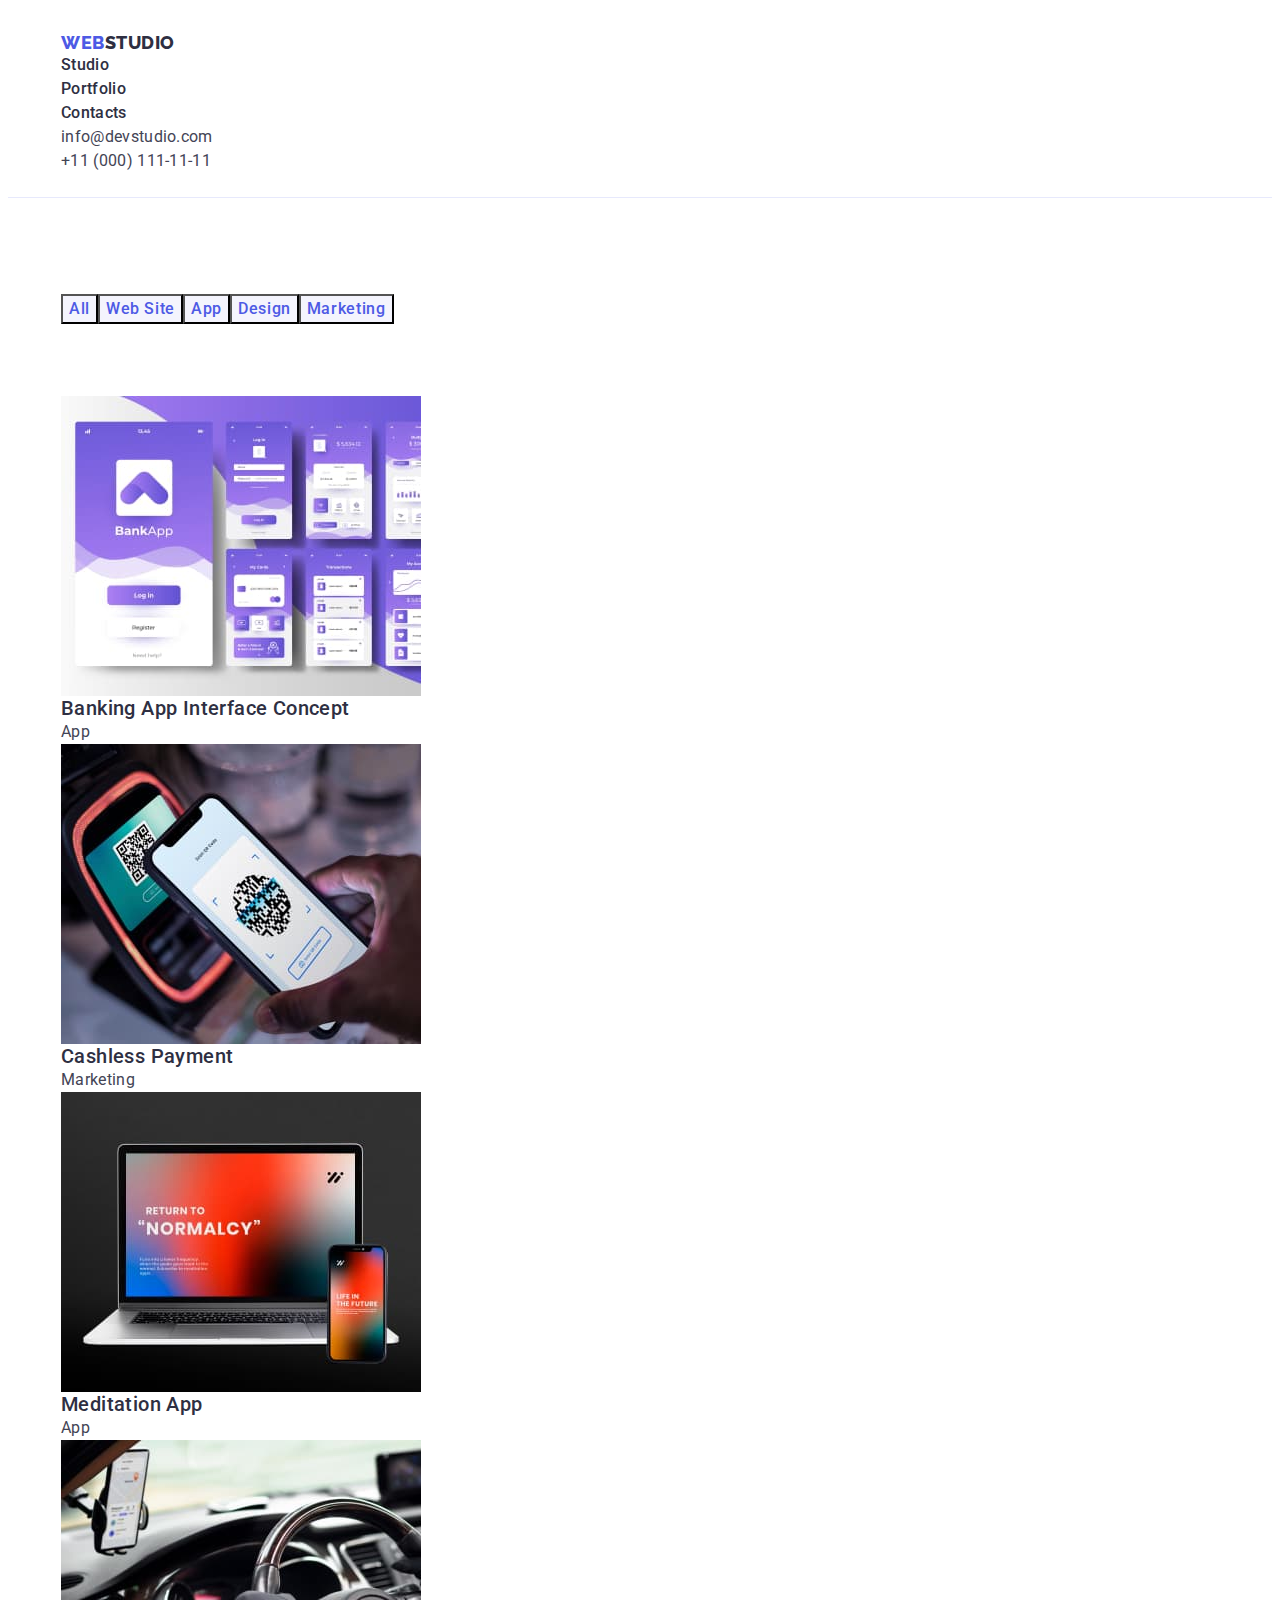
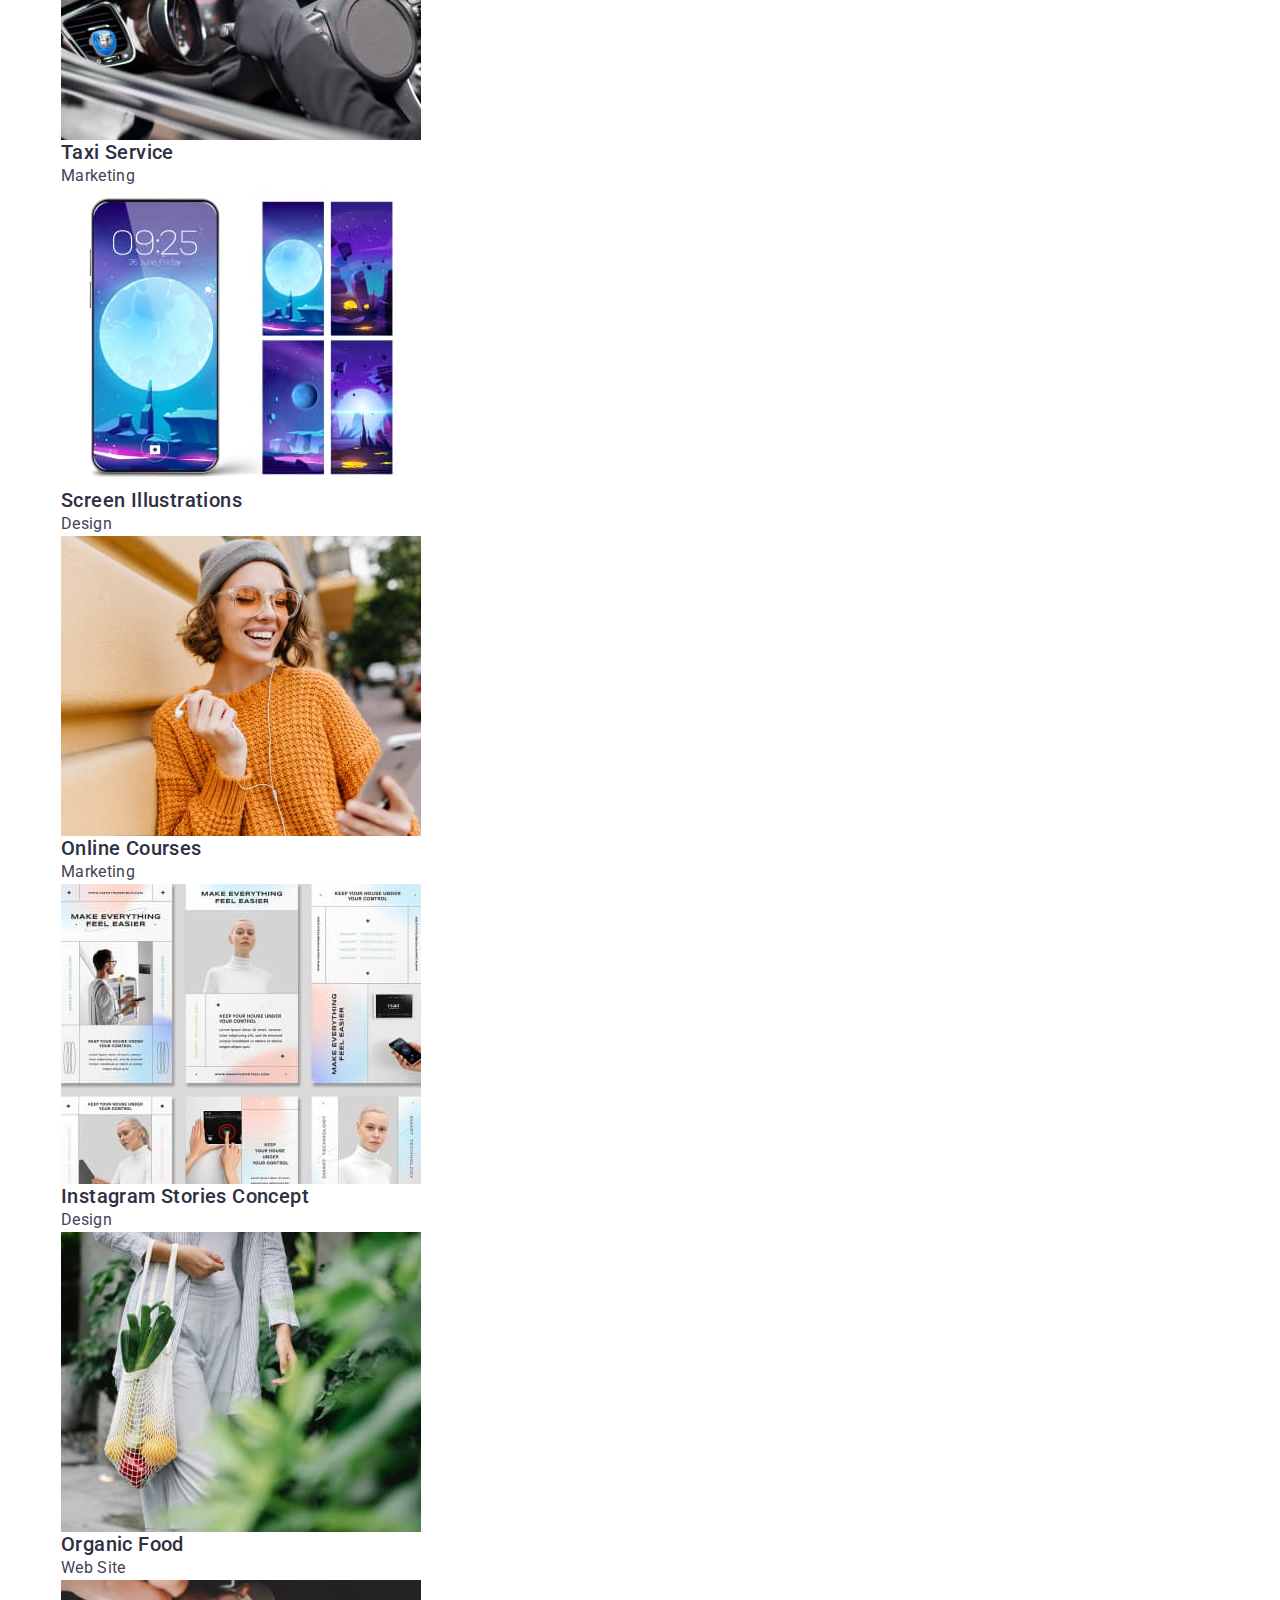
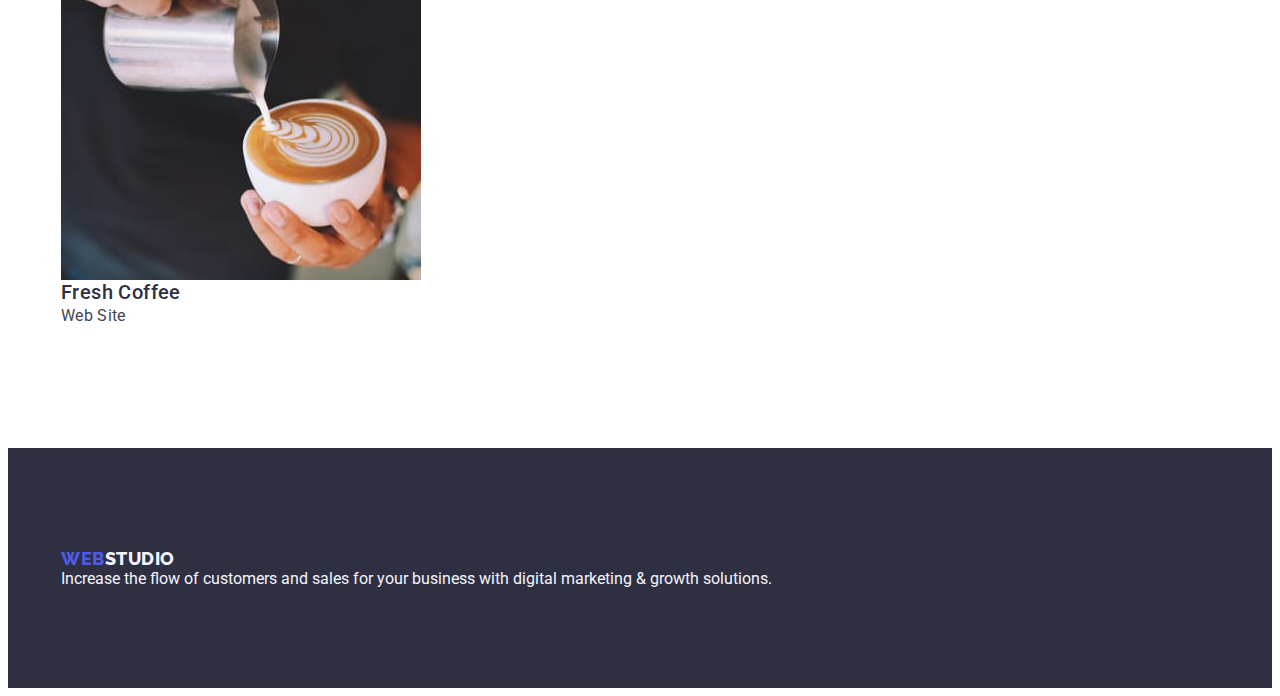
==== portfolio.html @ 3d327bed "7676" ====
<!DOCTYPE html>
<html lang="en">
  <head>
    <meta charset="UTF-8" />
    <meta http-equiv="X-UA-Compatible" content="IE=edge" />
    <meta name="viewport" content="width=device-width, initial-scale=1.0" />
    <title>Portfolio</title>
    <link rel="preconnect" href="https://fonts.googleapis.com" />
    <link rel="preconnect" href="https://fonts.gstatic.com" crossorigin />
    <link
      href="https://fonts.googleapis.com/css2?family=Raleway:wght@800&family=Roboto:wght@400;500;700;900&display=swap"
      rel="stylesheet"
    />
    <link
      rel="stylesheet"
      href="https://cdnjs.cloudflare.com/ajax/libs/modern-normalize/1.1.0/modern-normalize.min.css"
      integrity="sha512-wpPYUAdjBVSE4KJnH1VR1HeZfpl1ub8YT/NKx4PuQ5NmX2tKuGu6U/JRp5y+Y8XG2tV+wKQpNHVUX03MfMFn9Q=="
      crossorigin="anonymous"
      referrerpolicy="no-referrer"
    />
    <link rel="stylesheet" href="./css/styles.css" />
  </head>
  <body>
    <!-- Header -->
    <header class="header-padding">
      <!-- CONTAINER -->
      <div class="container">
        <!-- Menu -->
        <nav>
          <a class="link header-logo-web" href="./index.html"
            >Web<span class="header-logo-studio">Studio</span></a
          >
          <ul class="items list">
            <li>
              <a class="link header-menu" href="./index.html">Studio</a>
            </li>
            <li>
              <a class="link header-menu" href="./portfolio.html">Portfolio</a>
            </li>
            <li>
              <a class="link header-menu" href="">Contacts</a>
            </li>
          </ul>
        </nav>
        <!-- MAILTO and TEL -->
        <address class="header-address">
          <ul class="items list">
            <li>
              <a class="link mailto-tel" href="mailto:info@devstudio.com"
                >info@devstudio.com</a
              >
            </li>
            <li>
              <a class="link mailto-tel" href="tel:++110001111111"
                >+11 (000) 111-11-11</a
              >
            </li>
          </ul>
        </address>
      </div>
    </header>
    <!-- MAIN PORTFOLIO -->
    <main>
      <section>
        <!-- CONTAINER -->
        <div class="container">
          <!-- TITLE -->
          <h1 hidden>PORTFOLOI</h1>
          <!-- BUTTON -->
          <ul class="items list button-pading flex-one">
            <li>
              <button class="btn-portfolio" type="button">All</button>
            </li>
            <li>
              <button class="btn-portfolio" type="button">Web Site</button>
            </li>
            <li>
              <button class="btn-portfolio" type="button">App</button>
            </li>
            <li>
              <button class="btn-portfolio" type="button">Design</button>
            </li>
            <li>
              <button class="btn-portfolio" type="button">Marketing</button>
            </li>
          </ul>
          <!-- LIST -->
          <ul class="items list list-padding">
            <li>
              <a class="link" href="">
                <img
                  src="./images/portfolio/img-8.jpg"
                  alt="img"
                  width="360"
                  height="300"
                />
                <h2 class="section-title">Banking App Interface Concept</h2>
                <p class="section-text">App</p>
              </a>
            </li>
            <li>
              <a class="link" href=""
                ><img
                  src="./images/portfolio/img-7.jpg"
                  alt="img"
                  width="360"
                  height="300"
                />
                <h2 class="section-title">Cashless Payment</h2>
                <p class="section-text">Marketing</p>
              </a>
            </li>
            <li>
              <a class="link" href=""
                ><img
                  src="./images/portfolio/img-6.jpg"
                  alt="img"
                  width="360"
                  height="300"
                />
                <h2 class="section-title">Meditation App</h2>
                <p class="section-text">App</p>
              </a>
            </li>
            <li>
              <a class="link" href=""
                ><img
                  src="./images/portfolio/img-5.jpg"
                  alt="img"
                  width="360"
                  height="300"
                />
                <h2 class="section-title">Taxi Service</h2>
                <p class="section-text">Marketing</p>
              </a>
            </li>
            <li>
              <a class="link" href=""
                ><img
                  src="./images/portfolio/img-4.jpg"
                  alt="img"
                  width="360"
                  height="300"
                />
                <h2 class="section-title">Screen Illustrations</h2>
                <p class="section-text">Design</p>
              </a>
            </li>
            <li>
              <a class="link" href=""
                ><img
                  src="./images/portfolio/img-3.jpg"
                  alt="img"
                  width="360"
                  height="300"
                />
                <h2 class="section-title">Online Courses</h2>
                <p class="section-text">Marketing</p>
              </a>
            </li>
            <li>
              <a class="link" href=""
                ><img
                  src="./images/portfolio/img-2.jpg"
                  alt="img"
                  width="360"
                  height="300"
                />
                <h2 class="section-title">Instagram Stories Concept</h2>
                <p class="section-text">Design</p>
              </a>
            </li>
            <li>
              <a class="link" href=""
                ><img
                  src="./images/portfolio/img-1.jpg"
                  alt="img"
                  width="360"
                  height="300"
                />
                <h2 class="section-title">Organic Food</h2>
                <p class="section-text">Web Site</p>
              </a>
            </li>
            <li>
              <a class="link" href=""
                ><img
                  src="./images/portfolio/img.jpg"
                  alt="img"
                  width="360"
                  height="300"
                />
                <h2 class="section-title">Fresh Coffee</h2>
                <p class="section-text">Web Site</p>
              </a>
            </li>
          </ul>
        </div>
      </section>
    </main>
    <!-- FOOTER -->
    <footer class="footer-background footer">
      <!-- CONTAINER -->
      <div class="container">
        <a class="link footer-logo-web" href="/portfolio.html"
          >Web<span class="footer-logo-studio">Studio</span>
        </a>
        <p class="footer-text">
          Increase the flow of customers and sales for your business with
          digital marketing & growth solutions.
        </p>
      </div>
    </footer>
  </body>
</html>
---- css/styles.css ----
:root {
  --color-body: #434455;
  --logo-web: #4d5ae5;
  --logo-studio: #2e2f42;
  --header-contact-color: #404bbf;
  --brand-color-btn-1: #ffffff;
  --button-footer-text: #f4f4fd;
  --button-color: #e7e9fc;
}

h1,
h2,
h3,
h4,
h5,
h6,
p {
  margin-top: 0;
  margin-bottom: 0;
}

ul,
ol {
  margin-top: 0;
  margin-bottom: 0;
  padding-left: 0;
}

img {
  display: block;
}

button {
  cursor: pointer;
}

address {
  font-style: normal;
}

body {
  font-family: "Roboto", sans-serif;
  background-color: var(--brand-color-btn-1);
  color: var(--color-body);
}

.list {
  list-style: none;
}

.link {
  text-decoration: none;
}

.container {
  width: 1158px;
  padding-left: 15px;
  padding-right: 15px;
  margin: 0 auto;
}

/* HEADER */
.flex-one {
  display: flex;
}
.header-padding {
  padding-top: 24px;
  padding-bottom: 24px;
  border-bottom: 1px solid #e7e9fc;
}

.header-logo-web {
  font-family: "Raleway", sans-serif;
  font-weight: 800;
  font-size: 18px;
  line-height: 1.17;
  letter-spacing: 0.03em;
  text-transform: uppercase;
  color: var(--logo-web);
}

.header-logo-studio {
  font-family: "Raleway", sans-serif;
  font-weight: 800;
  font-size: 18px;
  line-height: 1.17;
  letter-spacing: 0.03em;
  text-transform: uppercase;
  color: var(--logo-studio);
}

.header-menu {
  font-family: "Roboto" sans-serif;
  font-weight: 500;
  font-size: 16px;
  line-height: 1.5;
  letter-spacing: 0.02em;
  color: var(--logo-studio);
}

.header-menu:hover,
.header-menu:focus {
  color: var(--header-contact-color);
}

.header-address {
  font-style: normal;
}

.mailto-tel {
  font-family: "Roboto" sans-serif;
  font-style: normal;
  font-weight: 400;
  font-size: 16px;
  line-height: 1.5;
  letter-spacing: 0.02em;
  color: var(--color-body);
}

.mailto-tel:hover,
.mailto-tel:focus {
  color: var(--header-contact-color);
}

/* SECTION TITLE BUTTON STUDIO */
.title-button {
  background-color: var(--logo-studio);
  padding-top: 188px;
  padding-bottom: 292px;
  margin-bottom: 120px;
}

.main-title {
  font-size: 56px;
  line-height: 1.07;
  text-align: center;
  letter-spacing: 0.02em;
  color: var(--brand-color-btn-1);
  margin-bottom: 48px;
  /* padding-top: 188px;
  padding-bottom: 292px; */
}

.button-order-service {
  font-family: "Roboto", sans-serif;
  font-weight: 500;
  font-size: 16px;
  line-height: 1.5;
  letter-spacing: 0.04em;
  color: var(--brand-color-btn-1);
  background-color: var(--logo-web);
  cursor: pointer;
}

.button-order-service:focus,
.button-order-service:hover {
  background-color: var(--header-contact-color);
}

/* SECTION TWO */
.flex-two {
  display: flex;
}
.section-two-margin {
  margin-bottom: 120px;
}
.section-two-title {
  font-weight: 500;
  font-size: 20px;
  line-height: 1.2;
  letter-spacing: 0.02em;
  color: var(--logo-studio);
}

.section-two-text {
  font-weight: 400;
  font-size: 16px;
  line-height: 1.5;
  letter-spacing: 0.02em;
}

/* SECTION THREE */
.flex-three {
  display: flex;
}
.section-two-three {
  margin-bottom: 120px;
}
.section-three-title {
  font-size: 36px;
  line-height: 1.11;
  text-align: center;
  letter-spacing: 0.02em;
  text-transform: capitalize;
  color: var(--logo-studio);
}

/* SECTION FOUR */
.flex-four {
  display: flex;
}

.section-four-background {
  background-color: var(--button-footer-text);
}

.section-four-title {
  font-size: 36px;
  line-height: 1.11;
  text-align: center;
  letter-spacing: 0.02em;
  text-transform: capitalize;
  color: var(--logo-studio);
}

.img-background {
  padding-top: 232px;
  padding-bottom: 120px;
  background-color: var(--brand-color-btn-1);
}

.section-four-name {
  font-weight: 500;
  font-size: 20px;
  line-height: 1.2;
  letter-spacing: 0.02em;
  color: var(--logo-studio);
}

.section-four-profession {
  line-height: 1.5;
  letter-spacing: 0.02em;
}

/* BUTTON PORTFOLIO*/
.button-pading {
  margin-top: 96px;
  margin-bottom: 72px;
}
.btn-portfolio {
  font-family: "Roboto", sans-serif;
  font-weight: 500;
  font-size: 16px;
  line-height: 1.5;
  letter-spacing: 0.04em;
  color: var(--logo-web);
  background-color: var(--button-footer-text);
  cursor: pointer;
}

.btn-portfolio:focus,
.btn-portfolio:hover {
  color: var(--brand-color-btn-1);
  background-color: var(--header-contact-color);
}

/* LIST */
.list-padding {
  padding-bottom: 120px;
}
.section-title {
  font-weight: 500;
  font-size: 20px;
  line-height: 1.2;
  letter-spacing: 0.02em;
  color: var(--logo-studio);
}

.section-text {
  font-size: 16px;
  line-height: 1.5;
  letter-spacing: 0.02em;
  color: var(--color-body);
}

/* FOOTER */
.footer {
  padding-top: 100px;
  padding-bottom: 100px;
}
.footer-background {
  background-color: var(--logo-studio);
}

.footer-logo-web {
  font-family: "Raleway", sans-serif;
  font-weight: 800;
  font-size: 18px;
  line-height: 1.17;
  letter-spacing: 0.03em;
  text-transform: uppercase;
  color: var(--logo-web);
}

.footer-logo-studio {
  font-family: "Raleway", sans-serif;
  font-weight: 800;
  font-size: 18px;
  line-height: 1.17;
  letter-spacing: 0.03em;
  text-transform: uppercase;
  color: var(--button-footer-text);
}

.footer-text {
  color: var(--button-footer-text);
}
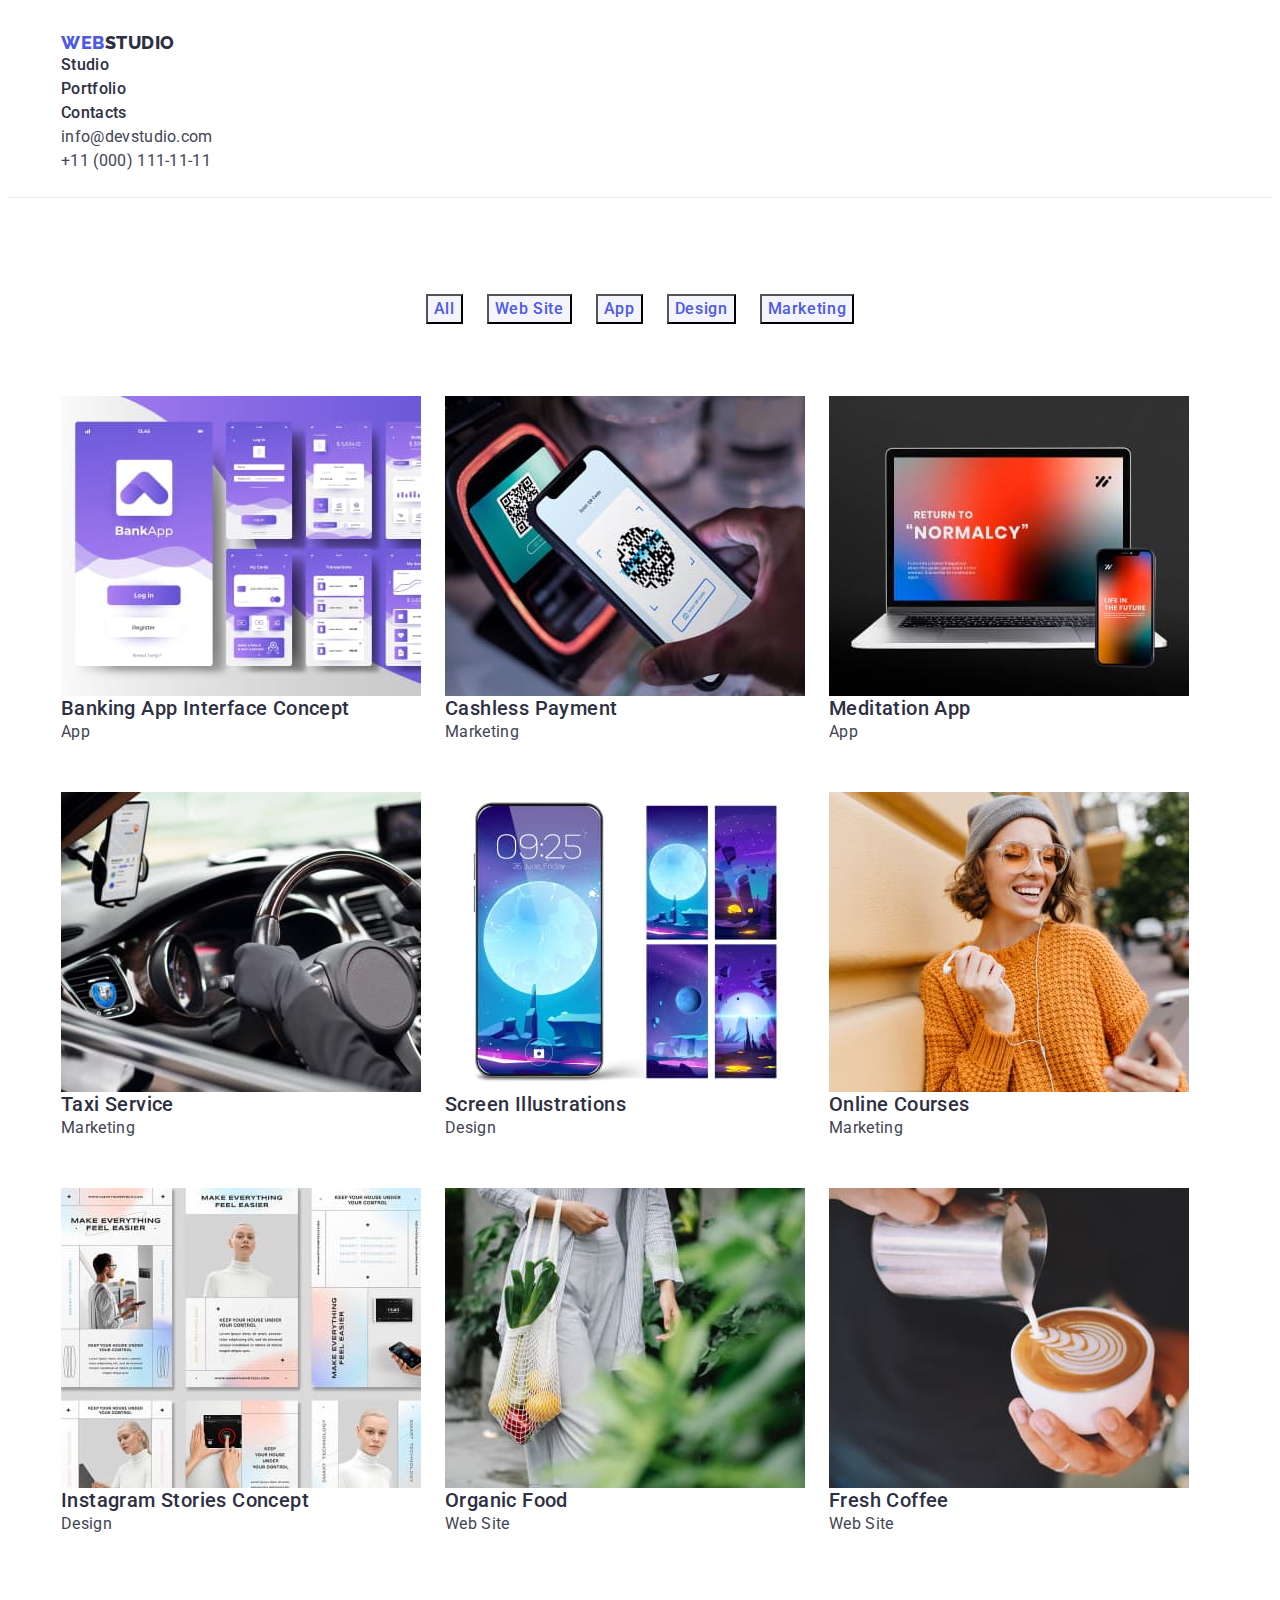
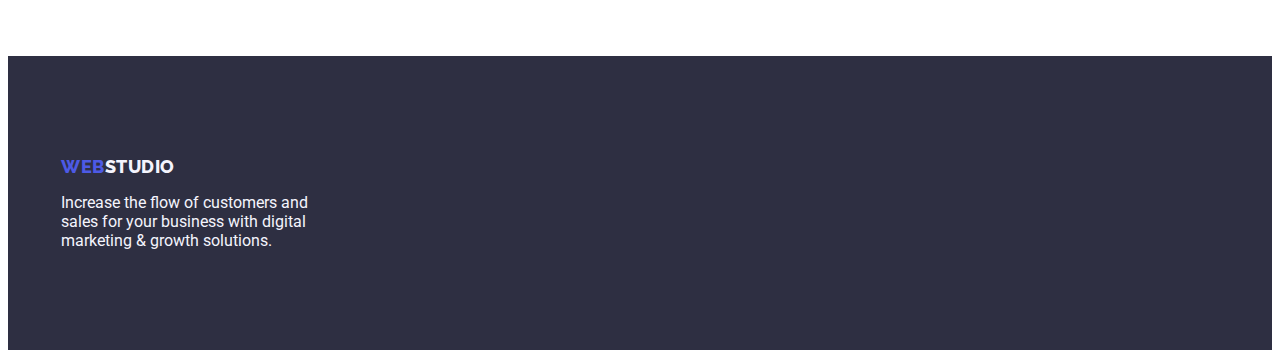
==== commit 64779274: "eewed" ====
--- a/portfolio.html
+++ b/portfolio.html
@@ -24,13 +24,13 @@
     <!-- Header -->
     <header class="header-padding">
       <!-- CONTAINER -->
-      <div class="container">
+      <div class="container menu-flex">
         <!-- Menu -->
         <nav>
           <a class="link header-logo-web" href="./index.html"
             >Web<span class="header-logo-studio">Studio</span></a
           >
-          <ul class="items list">
+          <ul class="items list menu-flex-one">
             <li>
               <a class="link header-menu" href="./index.html">Studio</a>
             </li>
@@ -44,7 +44,7 @@
         </nav>
         <!-- MAILTO and TEL -->
         <address class="header-address">
-          <ul class="items list">
+          <ul class="items list menu-flex-two">
             <li>
               <a class="link mailto-tel" href="mailto:info@devstudio.com"
                 >info@devstudio.com</a
@@ -66,8 +66,8 @@
         <div class="container">
           <!-- TITLE -->
           <h1 hidden>PORTFOLOI</h1>
-          <!-- BUTTON -->
-          <ul class="items list button-pading flex-one">
+          <!-- BUTTON PORTFOLIO -->
+          <ul class="items list button-pading">
             <li>
               <button class="btn-portfolio" type="button">All</button>
             </li>
@@ -85,7 +85,7 @@
             </li>
           </ul>
           <!-- LIST -->
-          <ul class="items list list-padding">
+          <ul class="items list list-padding card-set">
             <li>
               <a class="link" href="">
                 <img
--- a/css/styles.css
+++ b/css/styles.css
@@ -60,9 +60,6 @@
 }
 
 /* HEADER */
-.flex-one {
-  display: flex;
-}
 .header-padding {
   padding-top: 24px;
   padding-bottom: 24px;
@@ -136,9 +133,10 @@
   text-align: center;
   letter-spacing: 0.02em;
   color: var(--brand-color-btn-1);
+  width: 496px;
+  height: 120px;
+  margin: 0 auto;
   margin-bottom: 48px;
-  /* padding-top: 188px;
-  padding-bottom: 292px; */
 }
 
 .button-order-service {
@@ -150,6 +148,11 @@
   color: var(--brand-color-btn-1);
   background-color: var(--logo-web);
   cursor: pointer;
+  display: block;
+  width: 169px;
+  height: 56px;
+  border-radius: 4%;
+  margin: 0 auto;
 }
 
 .button-order-service:focus,
@@ -160,6 +163,7 @@
 /* SECTION TWO */
 .flex-two {
   display: flex;
+  gap: 24px;
 }
 .section-two-margin {
   margin-bottom: 120px;
@@ -182,6 +186,7 @@
 /* SECTION THREE */
 .flex-three {
   display: flex;
+  gap: 24px;
 }
 .section-two-three {
   margin-bottom: 120px;
@@ -193,11 +198,13 @@
   letter-spacing: 0.02em;
   text-transform: capitalize;
   color: var(--logo-studio);
+  margin-bottom: 72px;
 }
 
 /* SECTION FOUR */
 .flex-four {
   display: flex;
+  gap: 24px;
 }
 
 .section-four-background {
@@ -236,6 +243,10 @@
 .button-pading {
   margin-top: 96px;
   margin-bottom: 72px;
+  display: flex;
+  flex-direction: row;
+  justify-content: center;
+  column-gap: 24px;
 }
 .btn-portfolio {
   font-family: "Roboto", sans-serif;
@@ -255,6 +266,12 @@
 }
 
 /* LIST */
+.card-set {
+  display: flex;
+  flex-wrap: wrap;
+  column-gap: 24px;
+  row-gap: 48px;
+}
 .list-padding {
   padding-bottom: 120px;
 }
@@ -304,4 +321,6 @@
 
 .footer-text {
   color: var(--button-footer-text);
-}
+  width: 264px;
+  margin-top: 16px;
+}
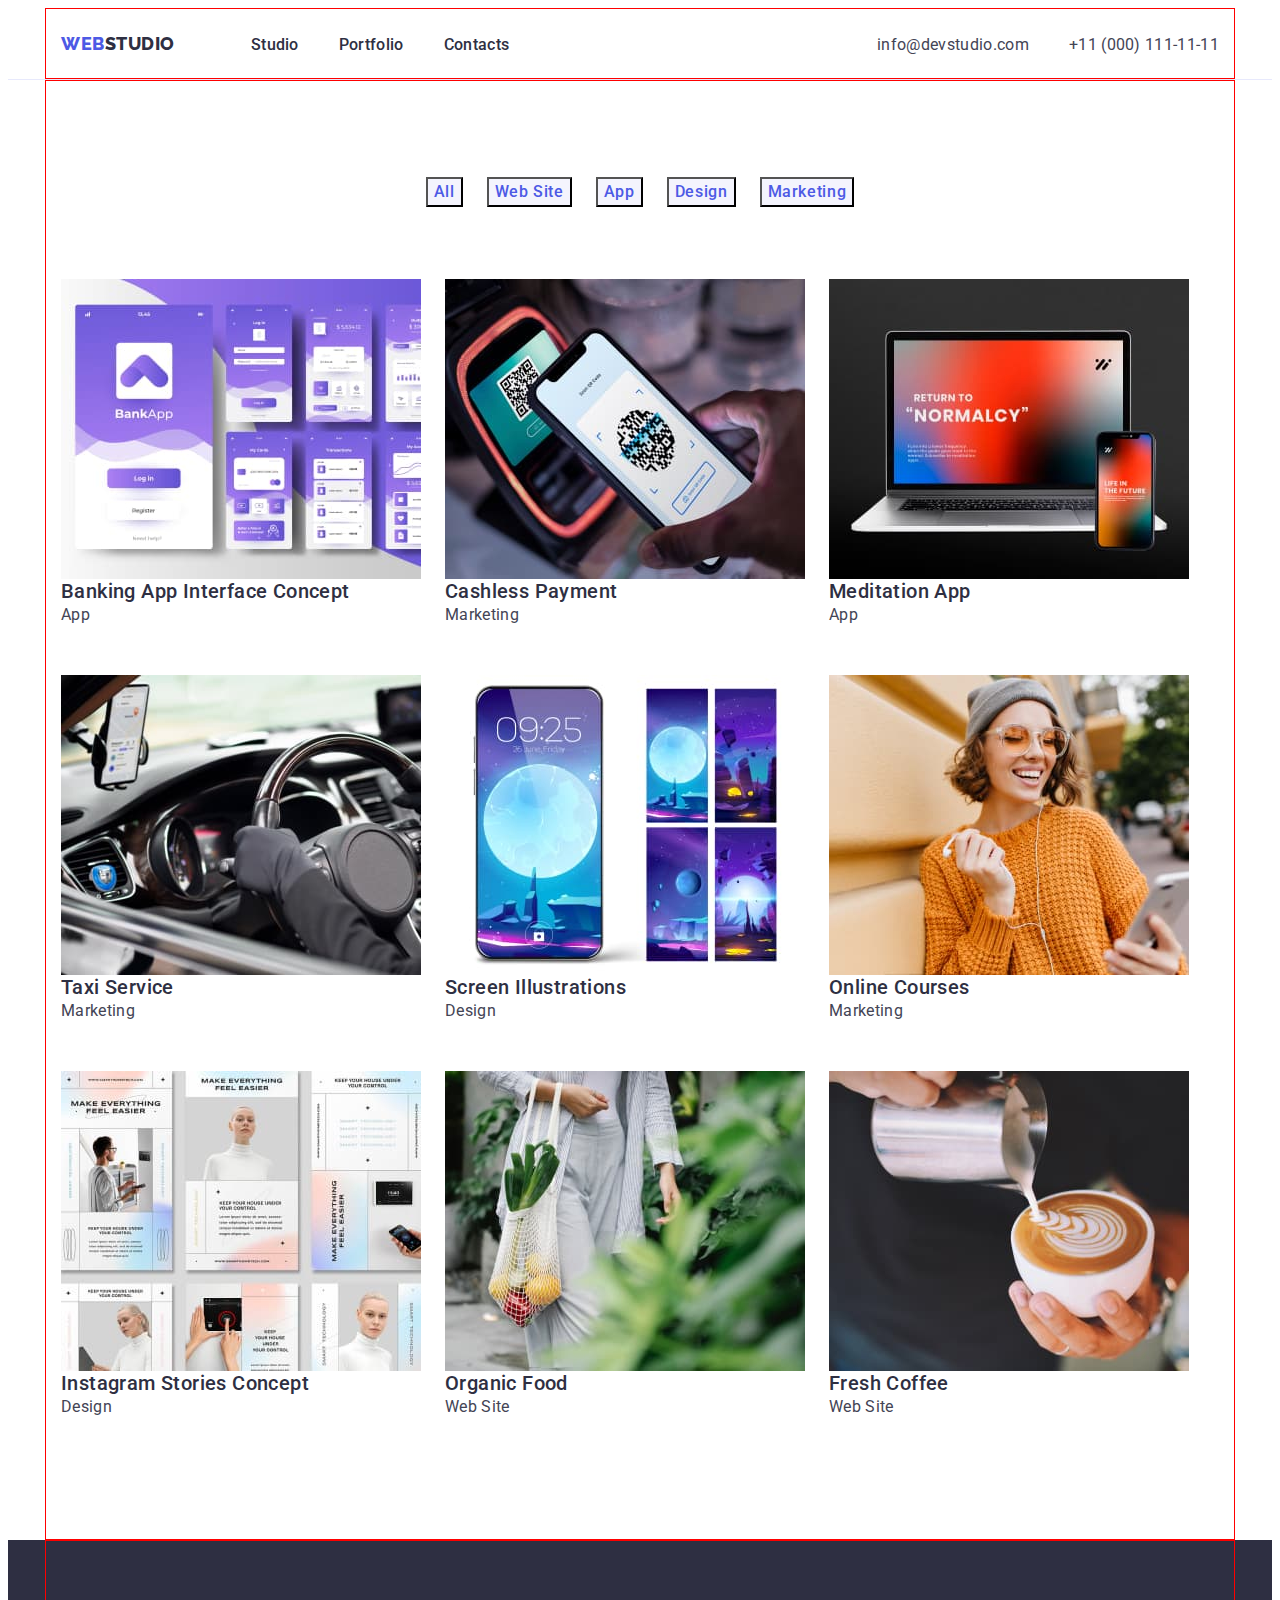
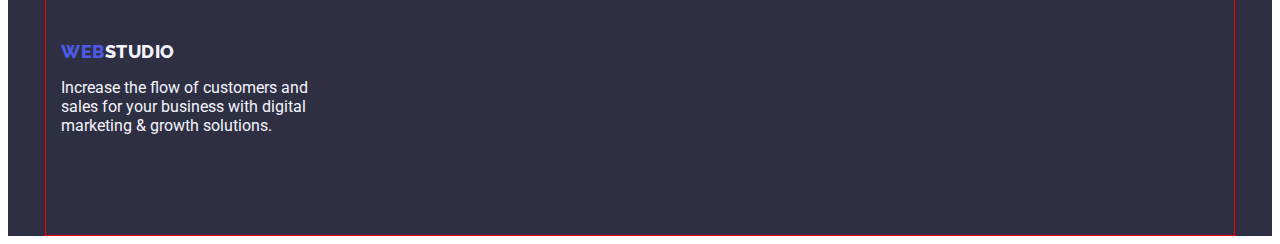
==== commit 3844583f: "dasdsa" ====
--- a/portfolio.html
+++ b/portfolio.html
@@ -24,13 +24,13 @@
     <!-- Header -->
     <header class="header-padding">
       <!-- CONTAINER -->
-      <div class="container menu-flex">
+      <div class="container header-container">
         <!-- Menu -->
-        <nav>
+        <nav class="header-navigation">
           <a class="link header-logo-web" href="./index.html"
             >Web<span class="header-logo-studio">Studio</span></a
           >
-          <ul class="items list menu-flex-one">
+          <ul class="items list header-list">
             <li>
               <a class="link header-menu" href="./index.html">Studio</a>
             </li>
@@ -44,7 +44,7 @@
         </nav>
         <!-- MAILTO and TEL -->
         <address class="header-address">
-          <ul class="items list menu-flex-two">
+          <ul class="items list header-contact">
             <li>
               <a class="link mailto-tel" href="mailto:info@devstudio.com"
                 >info@devstudio.com</a
@@ -199,12 +199,15 @@
       </section>
     </main>
     <!-- FOOTER -->
-    <footer class="footer-background footer">
+    <footer class="footer-background">
       <!-- CONTAINER -->
       <div class="container">
-        <a class="link footer-logo-web" href="/portfolio.html"
-          >Web<span class="footer-logo-studio">Studio</span>
-        </a>
+        <div class="footer-logo">
+          <a class="link footer-logo-web" href="/portfolio.html"
+            >Web<span class="footer-logo-studio">Studio</span>
+          </a>
+        </div>
+
         <p class="footer-text">
           Increase the flow of customers and sales for your business with
           digital marketing & growth solutions.
--- a/css/styles.css
+++ b/css/styles.css
@@ -57,13 +57,23 @@
   padding-left: 15px;
   padding-right: 15px;
   margin: 0 auto;
+  border: 1px solid red;
 }
 
 /* HEADER */
 .header-padding {
-  padding-top: 24px;
-  padding-bottom: 24px;
   border-bottom: 1px solid #e7e9fc;
+}
+
+.header-container {
+  display: flex;
+  align-items: baseline;
+}
+
+.header-navigation {
+  display: flex;
+  margin-right: auto;
+  align-items: baseline;
 }
 
 .header-logo-web {
@@ -74,6 +84,9 @@
   letter-spacing: 0.03em;
   text-transform: uppercase;
   color: var(--logo-web);
+  padding-top: 24px;
+  padding-bottom: 24px;
+  margin-right: 76px;
 }
 
 .header-logo-studio {
@@ -86,6 +99,11 @@
   color: var(--logo-studio);
 }
 
+.header-list {
+  display: flex;
+  gap: 40px;
+}
+
 .header-menu {
   font-family: "Roboto" sans-serif;
   font-weight: 500;
@@ -102,6 +120,11 @@
 
 .header-address {
   font-style: normal;
+}
+
+.header-contact {
+  display: flex;
+  gap: 40px;
 }
 
 .mailto-tel {
@@ -119,22 +142,21 @@
   color: var(--header-contact-color);
 }
 
-/* SECTION TITLE BUTTON STUDIO */
-.title-button {
+/* SECTION HERO BUTTON STUDIO */
+.hero {
   background-color: var(--logo-studio);
-  padding-top: 188px;
-  padding-bottom: 292px;
+  height: 600px;
   margin-bottom: 120px;
 }
 
-.main-title {
+.hero-title {
   font-size: 56px;
   line-height: 1.07;
   text-align: center;
   letter-spacing: 0.02em;
   color: var(--brand-color-btn-1);
-  width: 496px;
-  height: 120px;
+  padding-top: 188px;
+  max-width: 496px;
   margin: 0 auto;
   margin-bottom: 48px;
 }
@@ -148,11 +170,17 @@
   color: var(--brand-color-btn-1);
   background-color: var(--logo-web);
   cursor: pointer;
-  display: block;
-  width: 169px;
+  display: flex;
+  flex-direction: row;
+  align-items: flex-start;
+  padding: 16px 32px;
+  gap: 10px;
+  min-width: 169px;
   height: 56px;
-  border-radius: 4%;
+  box-shadow: 0px 4px 4px rgba(0, 0, 0, 0.15);
+  border-radius: 4px;
   margin: 0 auto;
+  margin-bottom: 188px;
 }
 
 .button-order-service:focus,
@@ -161,19 +189,23 @@
 }
 
 /* SECTION TWO */
-.flex-two {
-  display: flex;
-  gap: 24px;
-}
 .section-two-margin {
   margin-bottom: 120px;
 }
+
+.flex-two {
+  display: flex;
+  gap: 24px;
+}
+
 .section-two-title {
   font-weight: 500;
   font-size: 20px;
   line-height: 1.2;
   letter-spacing: 0.02em;
   color: var(--logo-studio);
+  width: 264px;
+  margin-bottom: 8px;
 }
 
 .section-two-text {
@@ -202,11 +234,6 @@
 }
 
 /* SECTION FOUR */
-.flex-four {
-  display: flex;
-  gap: 24px;
-}
-
 .section-four-background {
   background-color: var(--button-footer-text);
 }
@@ -218,12 +245,21 @@
   letter-spacing: 0.02em;
   text-transform: capitalize;
   color: var(--logo-studio);
+  padding-top: 120px;
+  padding-bottom: 72px;
+}
+
+.flex-four {
+  display: flex;
+  gap: 24px;
+  padding-bottom: 120px;
 }
 
 .img-background {
-  padding-top: 232px;
-  padding-bottom: 120px;
   background-color: var(--brand-color-btn-1);
+  box-shadow: 0px 1px 6px rgba(46, 47, 66, 0.08),
+    0px 1px 1px rgba(46, 47, 66, 0.16), 0px 2px 1px rgba(46, 47, 66, 0.08);
+  border-radius: 0px 0px 4px 4px;
 }
 
 .section-four-name {
@@ -232,11 +268,18 @@
   line-height: 1.2;
   letter-spacing: 0.02em;
   color: var(--logo-studio);
+  display: flex;
+  justify-content: center;
+  margin-top: 32px;
+  margin-bottom: 8px;
 }
 
 .section-four-profession {
   line-height: 1.5;
   letter-spacing: 0.02em;
+  display: flex;
+  justify-content: center;
+  padding-bottom: 32px;
 }
 
 /* BUTTON PORTFOLIO*/
@@ -291,12 +334,13 @@
 }
 
 /* FOOTER */
-.footer {
-  padding-top: 100px;
-  padding-bottom: 100px;
-}
 .footer-background {
   background-color: var(--logo-studio);
+}
+
+.footer-logo {
+  padding-top: 100px;
+  margin-bottom: 16px;
 }
 
 .footer-logo-web {
@@ -321,6 +365,6 @@
 
 .footer-text {
   color: var(--button-footer-text);
-  width: 264px;
-  margin-top: 16px;
-}
+  max-width: 264px;
+  padding-bottom: 100px;
+}
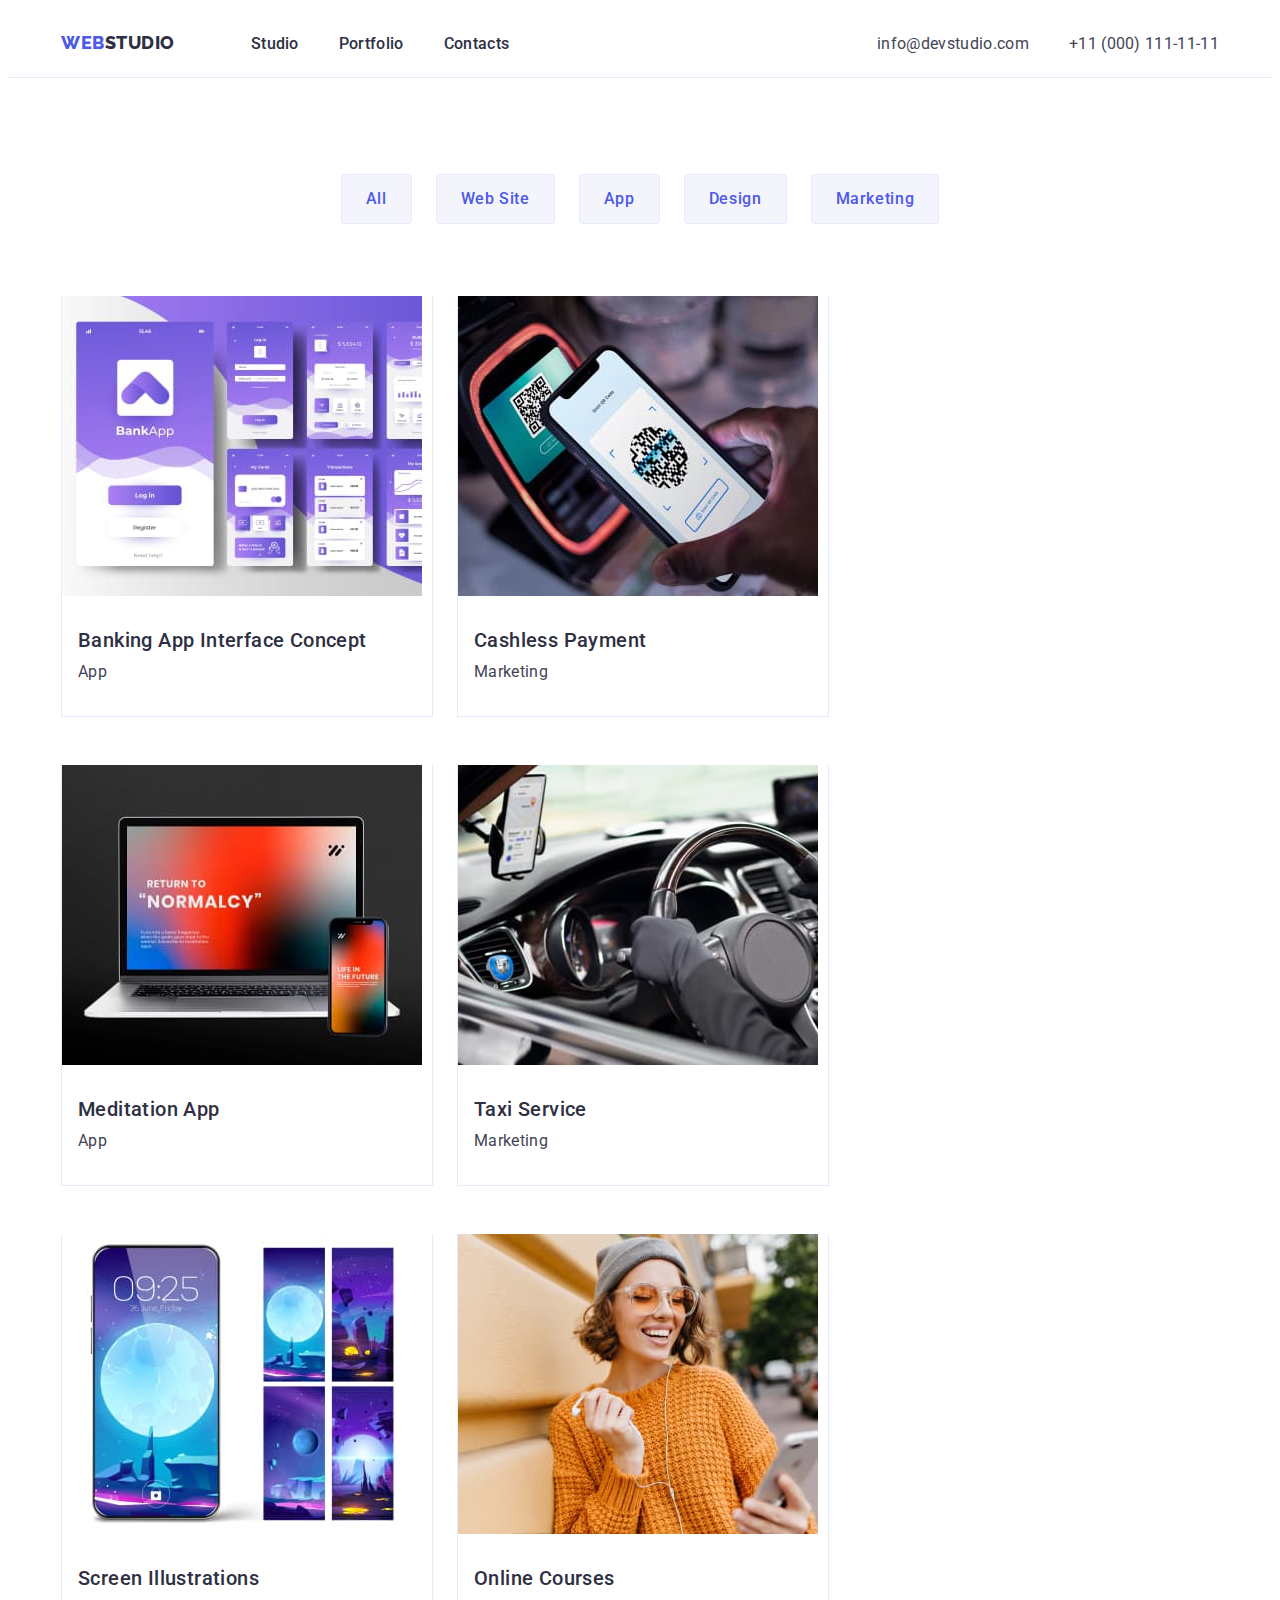
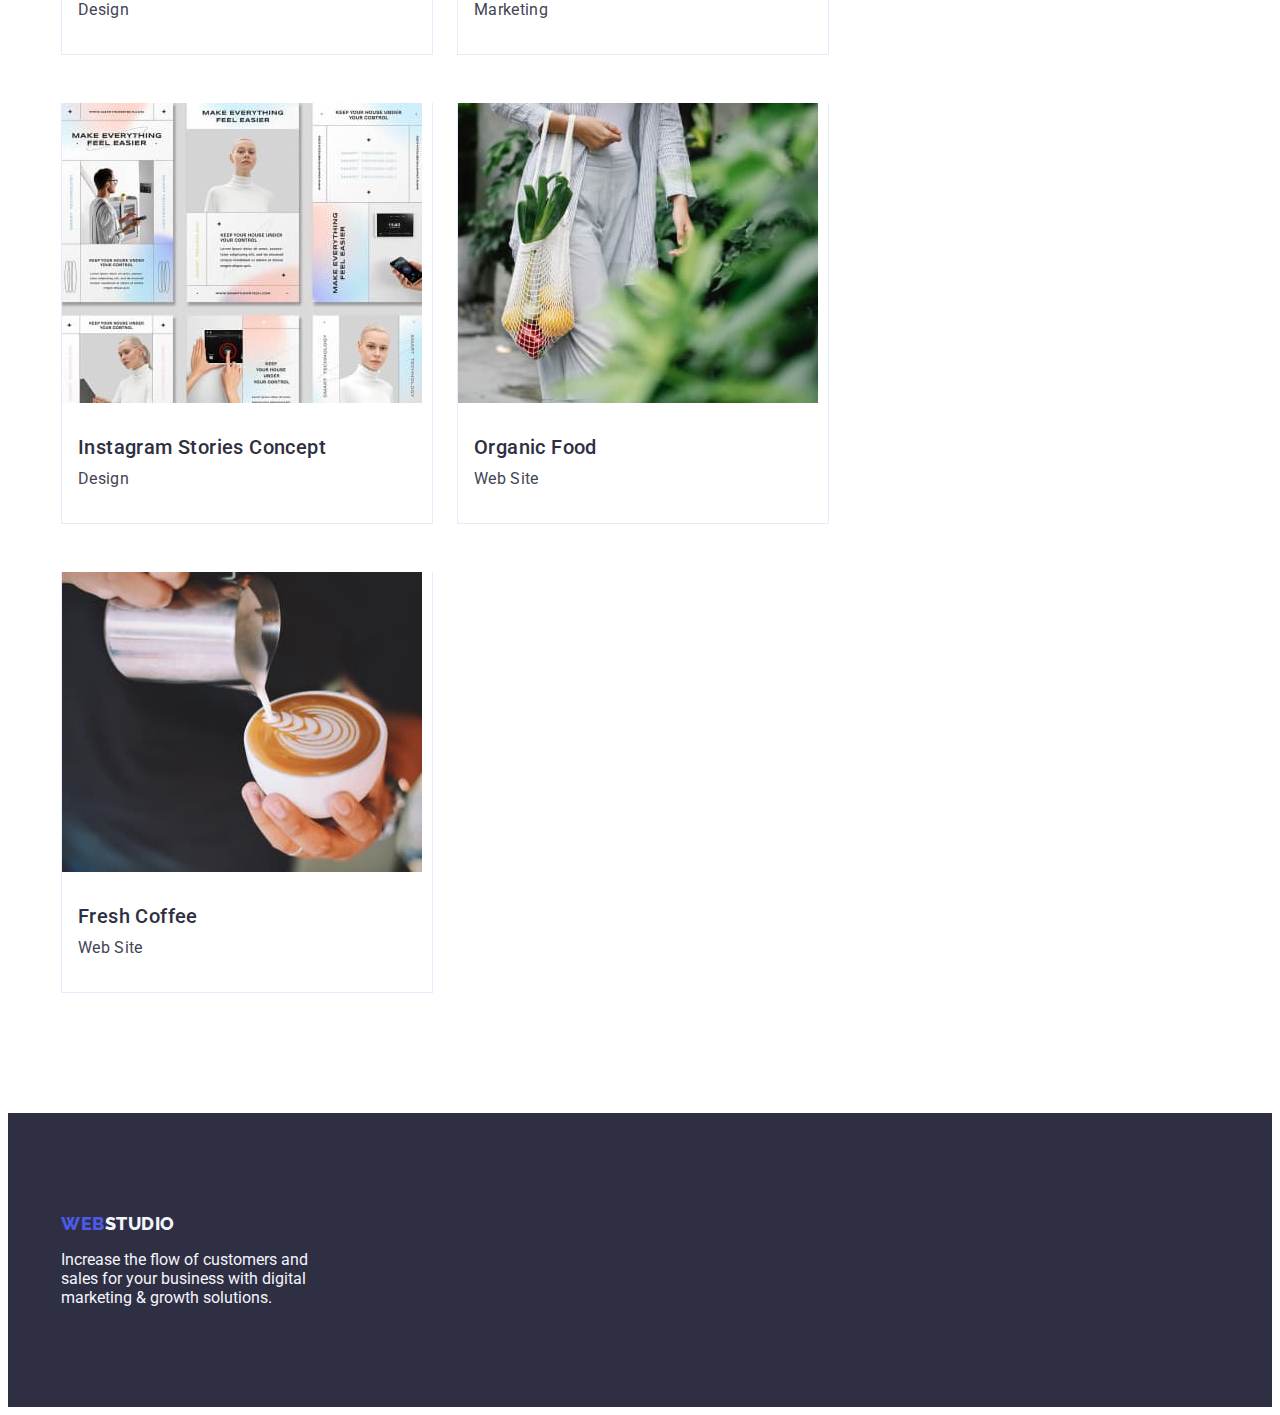
==== commit 2207bc98: "finish" ====
--- a/portfolio.html
+++ b/portfolio.html
@@ -67,7 +67,7 @@
           <!-- TITLE -->
           <h1 hidden>PORTFOLOI</h1>
           <!-- BUTTON PORTFOLIO -->
-          <ul class="items list button-pading">
+          <ul class="items list button-portfolio">
             <li>
               <button class="btn-portfolio" type="button">All</button>
             </li>
@@ -85,8 +85,8 @@
             </li>
           </ul>
           <!-- LIST -->
-          <ul class="items list list-padding card-set">
-            <li>
+          <ul class="items list card-set">
+            <li class="item">
               <a class="link" href="">
                 <img
                   src="./images/portfolio/img-8.jpg"
@@ -98,7 +98,7 @@
                 <p class="section-text">App</p>
               </a>
             </li>
-            <li>
+            <li class="item">
               <a class="link" href=""
                 ><img
                   src="./images/portfolio/img-7.jpg"
@@ -110,7 +110,7 @@
                 <p class="section-text">Marketing</p>
               </a>
             </li>
-            <li>
+            <li class="item">
               <a class="link" href=""
                 ><img
                   src="./images/portfolio/img-6.jpg"
@@ -122,7 +122,7 @@
                 <p class="section-text">App</p>
               </a>
             </li>
-            <li>
+            <li class="item">
               <a class="link" href=""
                 ><img
                   src="./images/portfolio/img-5.jpg"
@@ -134,7 +134,7 @@
                 <p class="section-text">Marketing</p>
               </a>
             </li>
-            <li>
+            <li class="item">
               <a class="link" href=""
                 ><img
                   src="./images/portfolio/img-4.jpg"
@@ -146,7 +146,7 @@
                 <p class="section-text">Design</p>
               </a>
             </li>
-            <li>
+            <li class="item">
               <a class="link" href=""
                 ><img
                   src="./images/portfolio/img-3.jpg"
@@ -158,7 +158,7 @@
                 <p class="section-text">Marketing</p>
               </a>
             </li>
-            <li>
+            <li class="item">
               <a class="link" href=""
                 ><img
                   src="./images/portfolio/img-2.jpg"
@@ -170,7 +170,7 @@
                 <p class="section-text">Design</p>
               </a>
             </li>
-            <li>
+            <li class="item">
               <a class="link" href=""
                 ><img
                   src="./images/portfolio/img-1.jpg"
@@ -182,7 +182,7 @@
                 <p class="section-text">Web Site</p>
               </a>
             </li>
-            <li>
+            <li class="item">
               <a class="link" href=""
                 ><img
                   src="./images/portfolio/img.jpg"
--- a/css/styles.css
+++ b/css/styles.css
@@ -6,6 +6,7 @@
   --brand-color-btn-1: #ffffff;
   --button-footer-text: #f4f4fd;
   --button-color: #e7e9fc;
+  --list-card-set: #e7e9fc;
 }
 
 h1,
@@ -57,12 +58,11 @@
   padding-left: 15px;
   padding-right: 15px;
   margin: 0 auto;
-  border: 1px solid red;
 }
 
 /* HEADER */
 .header-padding {
-  border-bottom: 1px solid #e7e9fc;
+  border-bottom: 1px solid var(--list-card-set);
 }
 
 .header-container {
@@ -174,7 +174,6 @@
   flex-direction: row;
   align-items: flex-start;
   padding: 16px 32px;
-  gap: 10px;
   min-width: 169px;
   height: 56px;
   box-shadow: 0px 4px 4px rgba(0, 0, 0, 0.15);
@@ -283,12 +282,12 @@
 }
 
 /* BUTTON PORTFOLIO*/
-.button-pading {
-  margin-top: 96px;
-  margin-bottom: 72px;
+.button-portfolio {
   display: flex;
   flex-direction: row;
   justify-content: center;
+  padding-top: 96px;
+  margin-bottom: 72px;
   column-gap: 24px;
 }
 .btn-portfolio {
@@ -300,12 +299,19 @@
   color: var(--logo-web);
   background-color: var(--button-footer-text);
   cursor: pointer;
+  border: 1px solid var(--list-card-set);
+  border-radius: 4px;
+  padding: 12px 24px;
 }
 
 .btn-portfolio:focus,
 .btn-portfolio:hover {
   color: var(--brand-color-btn-1);
   background-color: var(--header-contact-color);
+  box-shadow: 0px 3px 1px rgba(0, 0, 0, 0.1), 0px 2px 1px rgba(0, 0, 0, 0.08),
+    0px 2px 2px rgba(0, 0, 0, 0.12);
+  border-radius: 4px;
+  border: 1px solid var(--header-contact-color);
 }
 
 /* LIST */
@@ -314,9 +320,15 @@
   flex-wrap: wrap;
   column-gap: 24px;
   row-gap: 48px;
-}
-.list-padding {
   padding-bottom: 120px;
+}
+
+.item {
+  display: flex;
+  width: calc((100% - 48px) / 3);
+  border-right: 1px solid var(--list-card-set);
+  border-bottom: 1px solid var(--list-card-set);
+  border-left: 1px solid var(--list-card-set);
 }
 .section-title {
   font-weight: 500;
@@ -324,6 +336,9 @@
   line-height: 1.2;
   letter-spacing: 0.02em;
   color: var(--logo-studio);
+  padding-left: 16px;
+  margin-top: 32px;
+  margin-bottom: 8px;
 }
 
 .section-text {
@@ -331,6 +346,8 @@
   line-height: 1.5;
   letter-spacing: 0.02em;
   color: var(--color-body);
+  padding-left: 16px;
+  padding-bottom: 32px;
 }
 
 /* FOOTER */
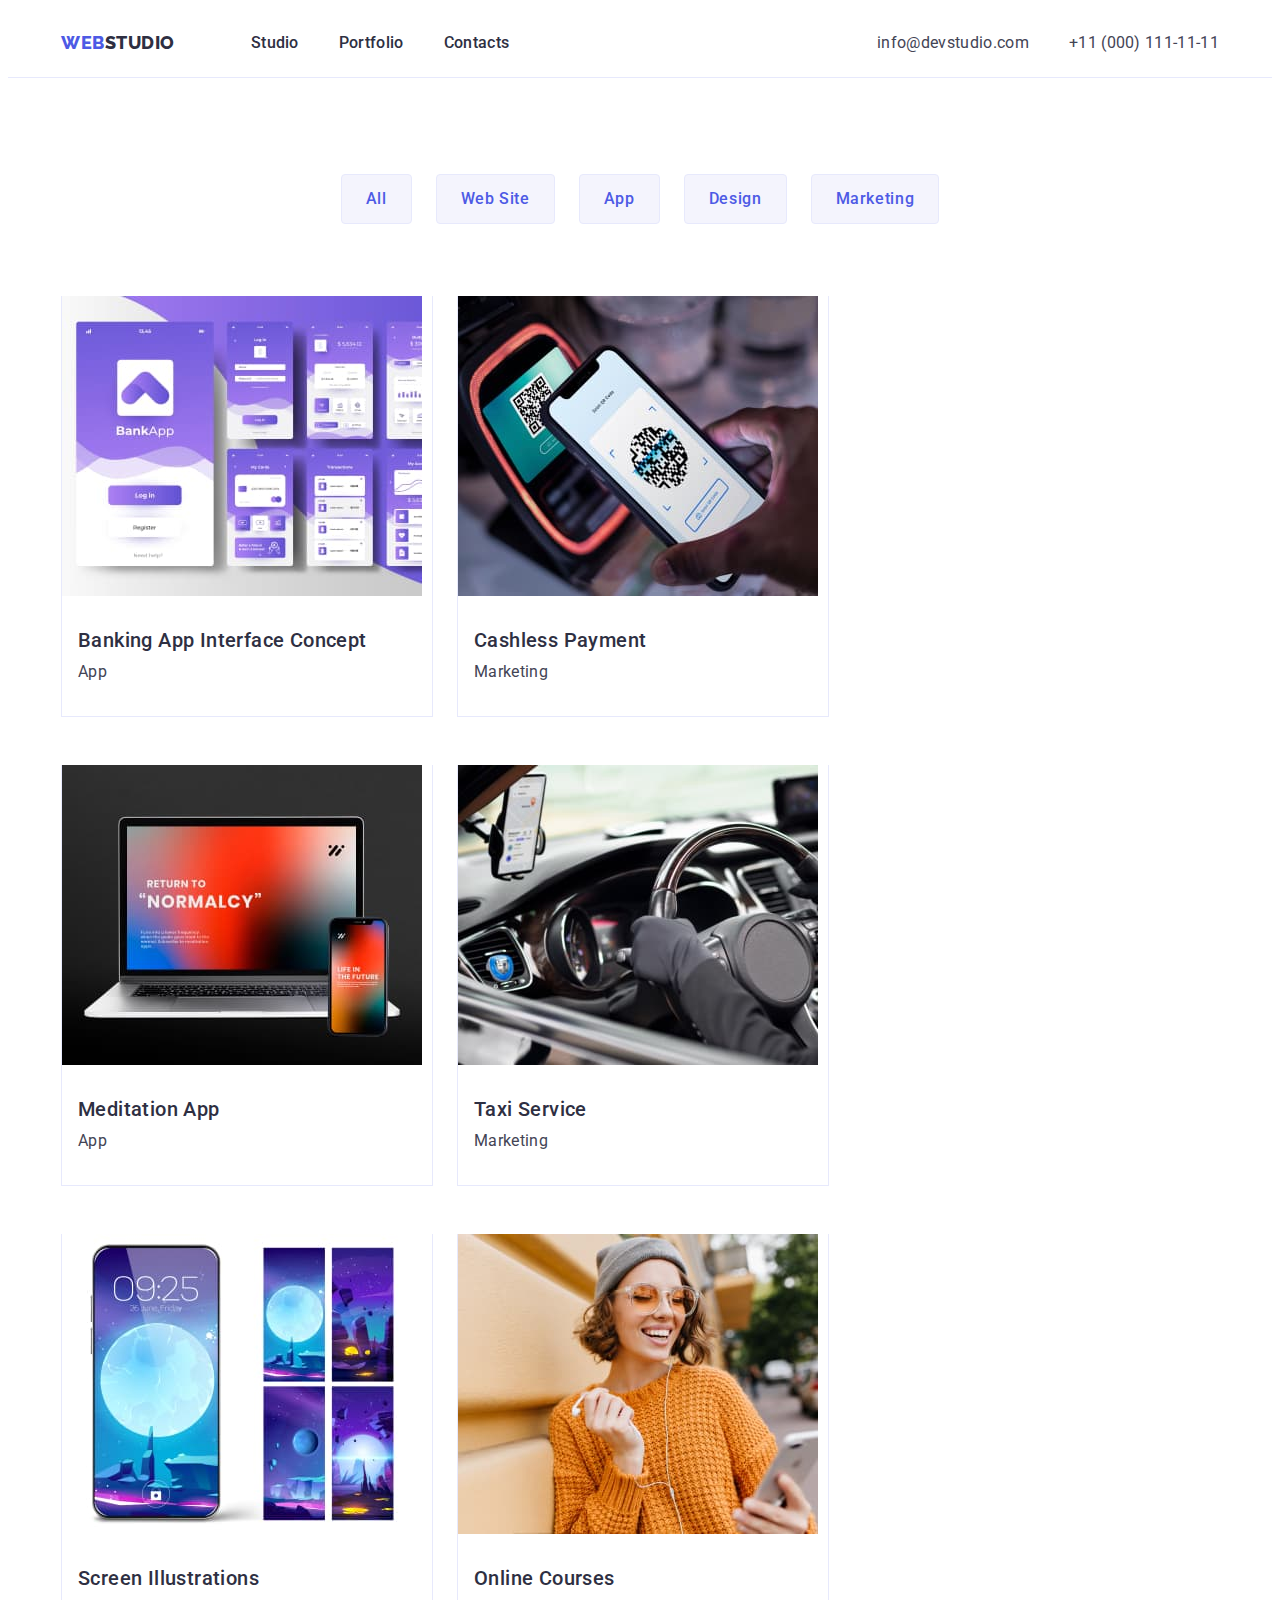
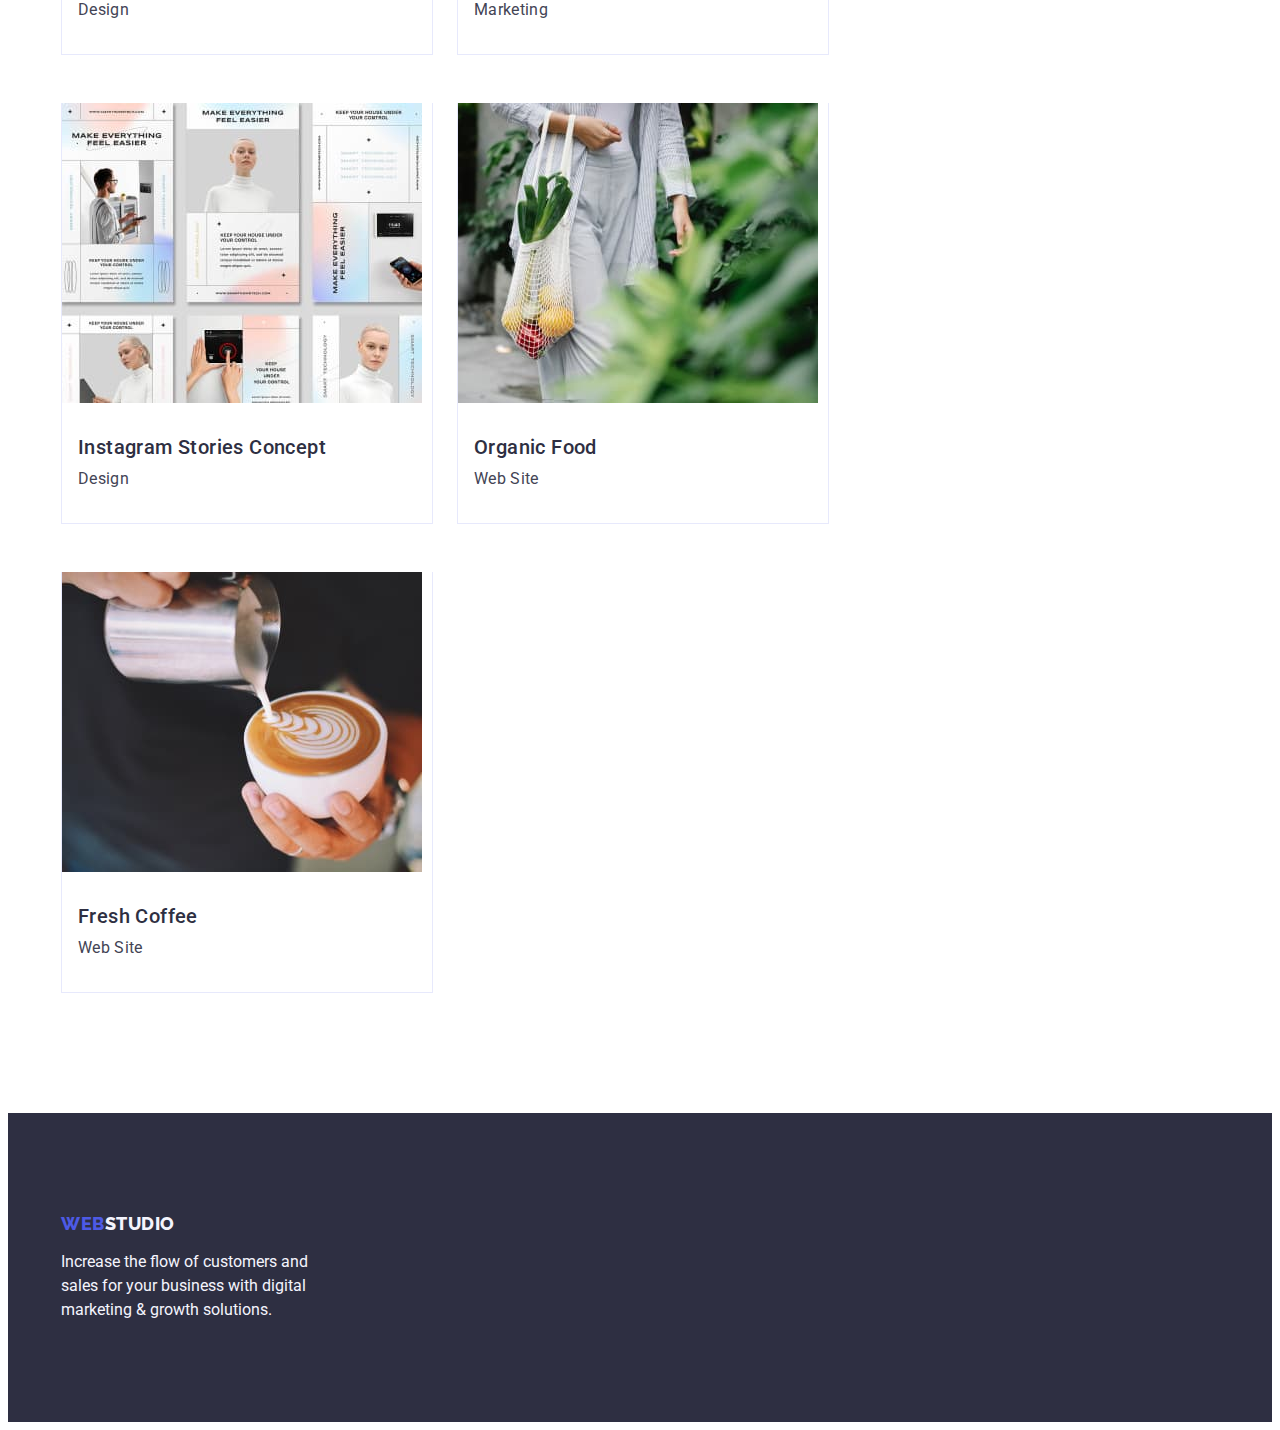
==== commit 50fd9160: "6567" ====
--- a/portfolio.html
+++ b/portfolio.html
@@ -65,7 +65,7 @@
         <!-- CONTAINER -->
         <div class="container">
           <!-- TITLE -->
-          <h1 hidden>PORTFOLOI</h1>
+          <h1 class="visually-hidden">PORTFOLOI</h1>
           <!-- BUTTON PORTFOLIO -->
           <ul class="items list button-portfolio">
             <li>
--- a/css/styles.css
+++ b/css/styles.css
@@ -45,6 +45,20 @@
   color: var(--color-body);
 }
 
+.visually-hidden {
+  position: absolute;
+  width: 1px;
+  height: 1px;
+  margin: -1px;
+  border: 0;
+  padding: 0;
+
+  white-space: nowrap;
+  clip-path: inset(100%);
+  clip: rect(0 0 0 0);
+  overflow: hidden;
+}
+
 .list {
   list-style: none;
 }
@@ -67,13 +81,13 @@
 
 .header-container {
   display: flex;
-  align-items: baseline;
+  align-items: center;
 }
 
 .header-navigation {
   display: flex;
   margin-right: auto;
-  align-items: baseline;
+  align-items: center;
 }
 
 .header-logo-web {
@@ -145,8 +159,11 @@
 /* SECTION HERO BUTTON STUDIO */
 .hero {
   background-color: var(--logo-studio);
-  height: 600px;
-  margin-bottom: 120px;
+  padding: 188px 0;
+}
+
+.hero-buttom {
+  text-align: center;
 }
 
 .hero-title {
@@ -155,7 +172,6 @@
   text-align: center;
   letter-spacing: 0.02em;
   color: var(--brand-color-btn-1);
-  padding-top: 188px;
   max-width: 496px;
   margin: 0 auto;
   margin-bottom: 48px;
@@ -170,16 +186,11 @@
   color: var(--brand-color-btn-1);
   background-color: var(--logo-web);
   cursor: pointer;
-  display: flex;
-  flex-direction: row;
-  align-items: flex-start;
   padding: 16px 32px;
   min-width: 169px;
-  height: 56px;
+  border: none;
   box-shadow: 0px 4px 4px rgba(0, 0, 0, 0.15);
   border-radius: 4px;
-  margin: 0 auto;
-  margin-bottom: 188px;
 }
 
 .button-order-service:focus,
@@ -189,7 +200,7 @@
 
 /* SECTION TWO */
 .section-two-margin {
-  margin-bottom: 120px;
+  padding: 120px 0;
 }
 
 .flex-two {
@@ -220,7 +231,7 @@
   gap: 24px;
 }
 .section-two-three {
-  margin-bottom: 120px;
+  padding-bottom: 120px;
 }
 .section-three-title {
   font-size: 36px;
@@ -235,6 +246,7 @@
 /* SECTION FOUR */
 .section-four-background {
   background-color: var(--button-footer-text);
+  padding: 120px 0;
 }
 
 .section-four-title {
@@ -244,14 +256,12 @@
   letter-spacing: 0.02em;
   text-transform: capitalize;
   color: var(--logo-studio);
-  padding-top: 120px;
-  padding-bottom: 72px;
+  margin-bottom: 72px;
 }
 
 .flex-four {
   display: flex;
   gap: 24px;
-  padding-bottom: 120px;
 }
 
 .img-background {
@@ -261,24 +271,28 @@
   border-radius: 0px 0px 4px 4px;
 }
 
+.saction-four-name-profession {
+  padding: 32px 0;
+  text-align: center;
+}
+
 .section-four-name {
   font-weight: 500;
   font-size: 20px;
   line-height: 1.2;
   letter-spacing: 0.02em;
   color: var(--logo-studio);
-  display: flex;
+  /* justify-content: center; */
+  /* margin-top: 32px; */
+  margin-bottom: 8px;
+}
+
+.section-four-profession {
+  line-height: 1.5;
+  letter-spacing: 0.02em;
+  /* display: flex;
   justify-content: center;
-  margin-top: 32px;
-  margin-bottom: 8px;
-}
-
-.section-four-profession {
-  line-height: 1.5;
-  letter-spacing: 0.02em;
-  display: flex;
-  justify-content: center;
-  padding-bottom: 32px;
+  padding-bottom: 32px; */
 }
 
 /* BUTTON PORTFOLIO*/
@@ -353,11 +367,7 @@
 /* FOOTER */
 .footer-background {
   background-color: var(--logo-studio);
-}
-
-.footer-logo {
-  padding-top: 100px;
-  margin-bottom: 16px;
+  padding: 100px 0;
 }
 
 .footer-logo-web {
@@ -383,5 +393,6 @@
 .footer-text {
   color: var(--button-footer-text);
   max-width: 264px;
-  padding-bottom: 100px;
-}
+  line-height: 1.5em;
+  margin-top: 16px;
+}
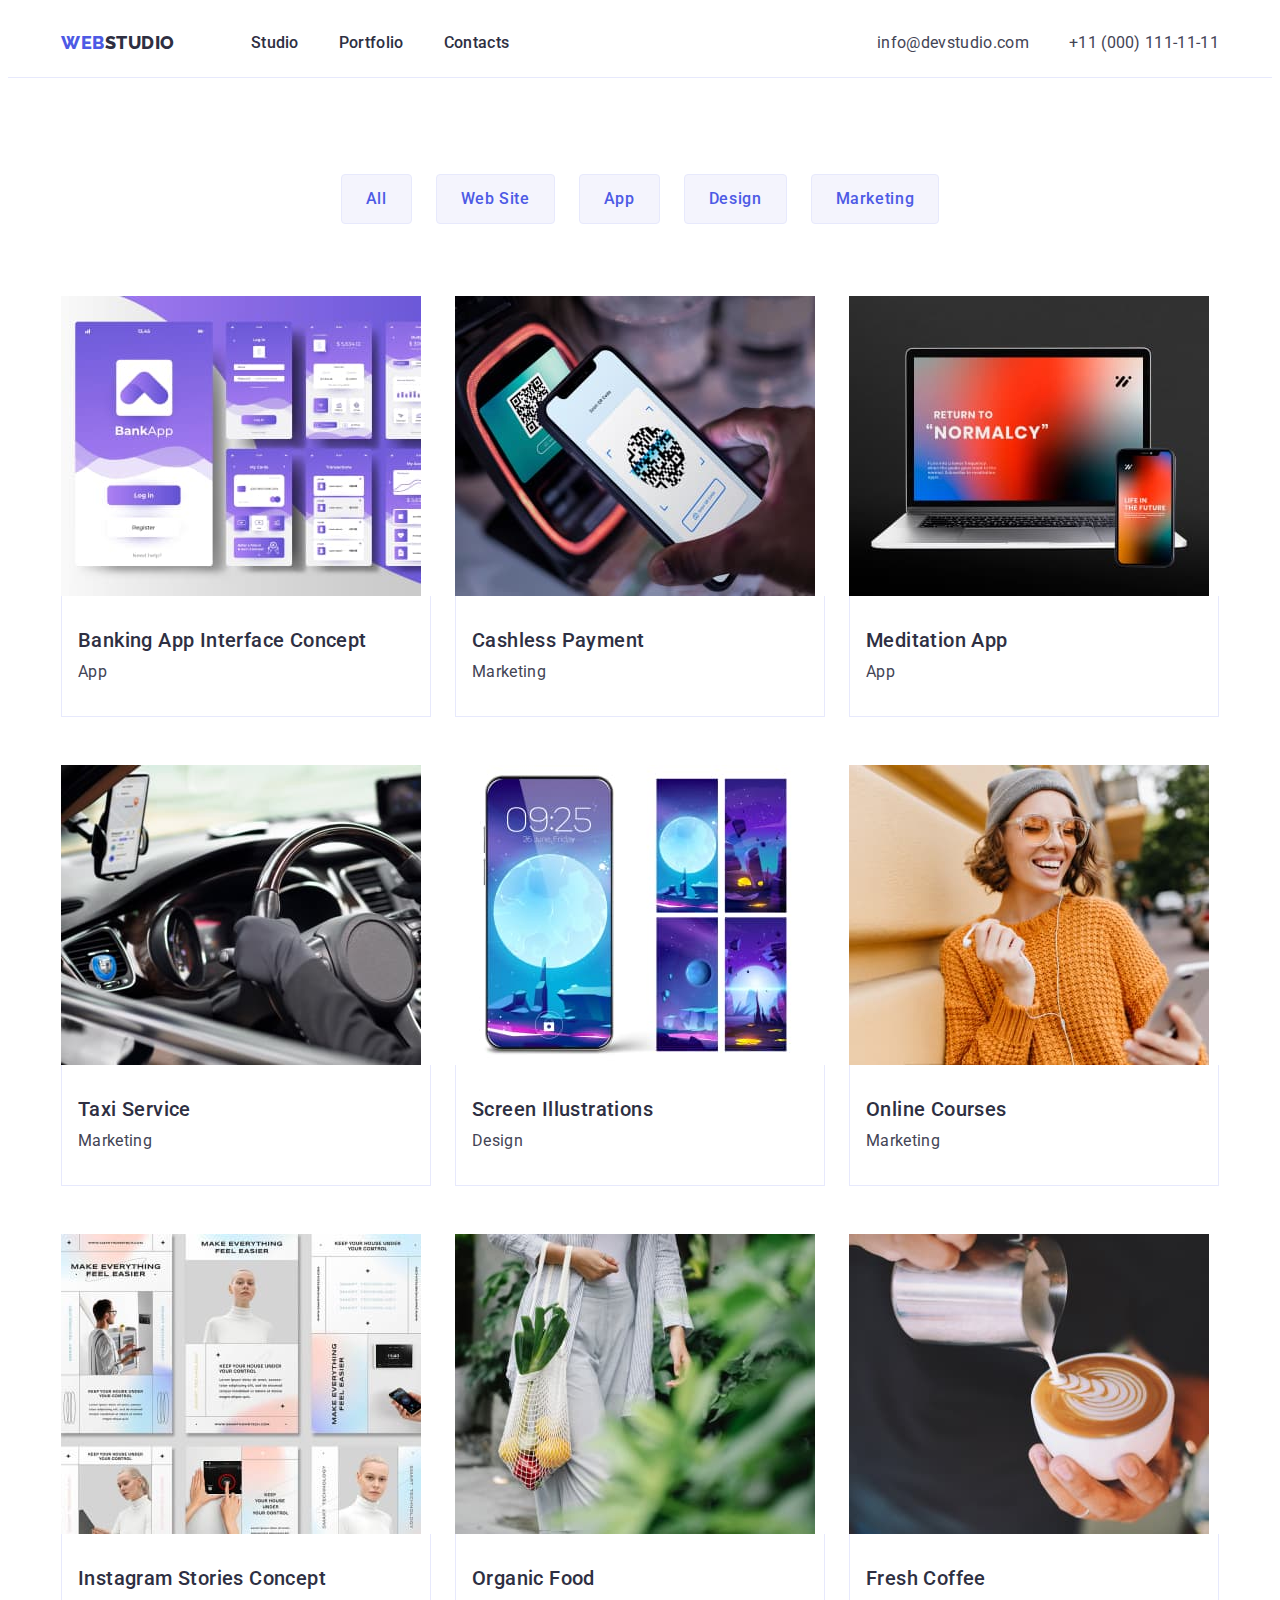
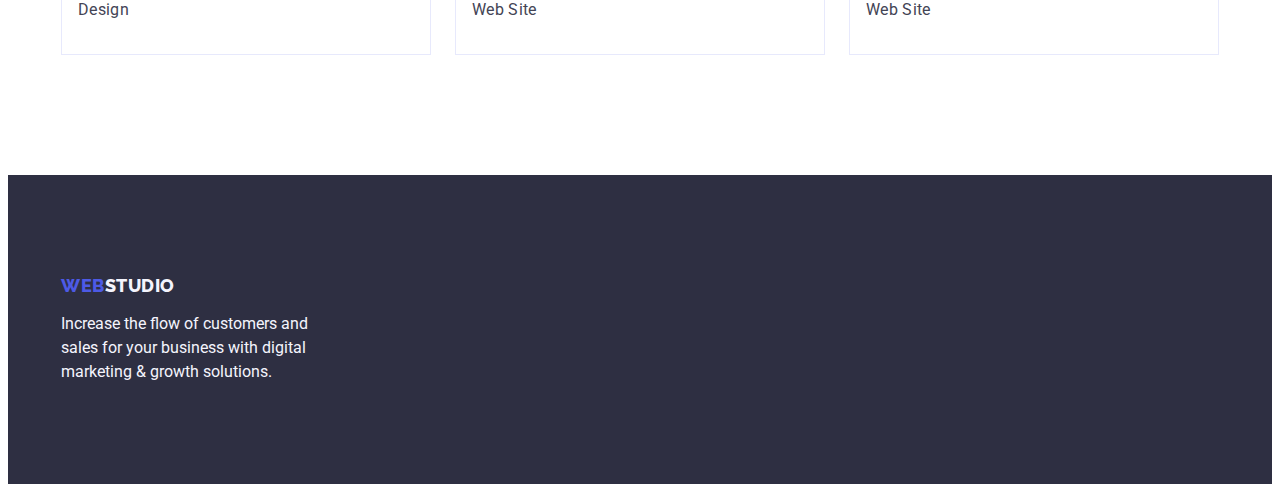
==== commit 7b0a948c: "8878" ====
--- a/portfolio.html
+++ b/portfolio.html
@@ -22,7 +22,7 @@
   </head>
   <body>
     <!-- Header -->
-    <header class="header-padding">
+    <header class="header-border">
       <!-- CONTAINER -->
       <div class="container header-container">
         <!-- Menu -->
@@ -61,7 +61,7 @@
     </header>
     <!-- MAIN PORTFOLIO -->
     <main>
-      <section>
+      <section class="button-list">
         <!-- CONTAINER -->
         <div class="container">
           <!-- TITLE -->
@@ -84,7 +84,7 @@
               <button class="btn-portfolio" type="button">Marketing</button>
             </li>
           </ul>
-          <!-- LIST -->
+          <!-- LIST PORTFOLIO -->
           <ul class="items list card-set">
             <li class="item">
               <a class="link" href="">
@@ -94,8 +94,10 @@
                   width="360"
                   height="300"
                 />
-                <h2 class="section-title">Banking App Interface Concept</h2>
-                <p class="section-text">App</p>
+                <div class="border-list">
+                  <h2 class="section-title">Banking App Interface Concept</h2>
+                  <p class="section-text">App</p>
+                </div>
               </a>
             </li>
             <li class="item">
@@ -106,8 +108,10 @@
                   width="360"
                   height="300"
                 />
-                <h2 class="section-title">Cashless Payment</h2>
-                <p class="section-text">Marketing</p>
+                <div class="border-list">
+                  <h2 class="section-title">Cashless Payment</h2>
+                  <p class="section-text">Marketing</p>
+                </div>
               </a>
             </li>
             <li class="item">
@@ -118,8 +122,10 @@
                   width="360"
                   height="300"
                 />
-                <h2 class="section-title">Meditation App</h2>
-                <p class="section-text">App</p>
+                <div class="border-list">
+                  <h2 class="section-title">Meditation App</h2>
+                  <p class="section-text">App</p>
+                </div>
               </a>
             </li>
             <li class="item">
@@ -130,8 +136,10 @@
                   width="360"
                   height="300"
                 />
-                <h2 class="section-title">Taxi Service</h2>
-                <p class="section-text">Marketing</p>
+                <div class="border-list">
+                  <h2 class="section-title">Taxi Service</h2>
+                  <p class="section-text">Marketing</p>
+                </div>
               </a>
             </li>
             <li class="item">
@@ -142,8 +150,10 @@
                   width="360"
                   height="300"
                 />
-                <h2 class="section-title">Screen Illustrations</h2>
-                <p class="section-text">Design</p>
+                <div class="border-list">
+                  <h2 class="section-title">Screen Illustrations</h2>
+                  <p class="section-text">Design</p>
+                </div>
               </a>
             </li>
             <li class="item">
@@ -154,8 +164,10 @@
                   width="360"
                   height="300"
                 />
-                <h2 class="section-title">Online Courses</h2>
-                <p class="section-text">Marketing</p>
+                <div class="border-list">
+                  <h2 class="section-title">Online Courses</h2>
+                  <p class="section-text">Marketing</p>
+                </div>
               </a>
             </li>
             <li class="item">
@@ -166,8 +178,10 @@
                   width="360"
                   height="300"
                 />
-                <h2 class="section-title">Instagram Stories Concept</h2>
-                <p class="section-text">Design</p>
+                <div class="border-list">
+                  <h2 class="section-title">Instagram Stories Concept</h2>
+                  <p class="section-text">Design</p>
+                </div>
               </a>
             </li>
             <li class="item">
@@ -178,8 +192,10 @@
                   width="360"
                   height="300"
                 />
-                <h2 class="section-title">Organic Food</h2>
-                <p class="section-text">Web Site</p>
+                <div class="border-list">
+                  <h2 class="section-title">Organic Food</h2>
+                  <p class="section-text">Web Site</p>
+                </div>
               </a>
             </li>
             <li class="item">
@@ -190,8 +206,10 @@
                   width="360"
                   height="300"
                 />
-                <h2 class="section-title">Fresh Coffee</h2>
-                <p class="section-text">Web Site</p>
+                <div class="border-list">
+                  <h2 class="section-title">Fresh Coffee</h2>
+                  <p class="section-text">Web Site</p>
+                </div>
               </a>
             </li>
           </ul>
@@ -202,12 +220,9 @@
     <footer class="footer-background">
       <!-- CONTAINER -->
       <div class="container">
-        <div class="footer-logo">
-          <a class="link footer-logo-web" href="/portfolio.html"
-            >Web<span class="footer-logo-studio">Studio</span>
-          </a>
-        </div>
-
+        <a class="link footer-logo-web" href="/portfolio.html"
+          >Web<span class="footer-logo-studio">Studio</span>
+        </a>
         <p class="footer-text">
           Increase the flow of customers and sales for your business with
           digital marketing & growth solutions.
--- a/css/styles.css
+++ b/css/styles.css
@@ -75,7 +75,7 @@
 }
 
 /* HEADER */
-.header-padding {
+.header-border {
   border-bottom: 1px solid var(--list-card-set);
 }
 
@@ -132,6 +132,7 @@
   color: var(--header-contact-color);
 }
 
+/* MAILTO and TEL */
 .header-address {
   font-style: normal;
 }
@@ -226,13 +227,10 @@
 }
 
 /* SECTION THREE */
-.flex-three {
-  display: flex;
-  gap: 24px;
-}
 .section-two-three {
   padding-bottom: 120px;
 }
+
 .section-three-title {
   font-size: 36px;
   line-height: 1.11;
@@ -241,6 +239,11 @@
   text-transform: capitalize;
   color: var(--logo-studio);
   margin-bottom: 72px;
+}
+
+.flex-three {
+  display: flex;
+  gap: 24px;
 }
 
 /* SECTION FOUR */
@@ -282,27 +285,24 @@
   line-height: 1.2;
   letter-spacing: 0.02em;
   color: var(--logo-studio);
-  /* justify-content: center; */
-  /* margin-top: 32px; */
   margin-bottom: 8px;
 }
 
 .section-four-profession {
   line-height: 1.5;
   letter-spacing: 0.02em;
-  /* display: flex;
+}
+
+/* BUTTON PORTFOLIO*/
+.button-list {
+  padding-top: 96px;
+  padding-bottom: 120px;
+}
+.button-portfolio {
+  display: flex;
   justify-content: center;
-  padding-bottom: 32px; */
-}
-
-/* BUTTON PORTFOLIO*/
-.button-portfolio {
-  display: flex;
-  flex-direction: row;
-  justify-content: center;
-  padding-top: 96px;
   margin-bottom: 72px;
-  column-gap: 24px;
+  gap: 24px;
 }
 .btn-portfolio {
   font-family: "Roboto", sans-serif;
@@ -328,30 +328,30 @@
   border: 1px solid var(--header-contact-color);
 }
 
-/* LIST */
+/* LIST PORTFOLIO */
 .card-set {
   display: flex;
   flex-wrap: wrap;
   column-gap: 24px;
   row-gap: 48px;
-  padding-bottom: 120px;
 }
 
 .item {
-  display: flex;
   width: calc((100% - 48px) / 3);
+}
+.border-list {
   border-right: 1px solid var(--list-card-set);
   border-bottom: 1px solid var(--list-card-set);
   border-left: 1px solid var(--list-card-set);
-}
+  padding: 32px 16px;
+}
+
 .section-title {
   font-weight: 500;
   font-size: 20px;
   line-height: 1.2;
   letter-spacing: 0.02em;
   color: var(--logo-studio);
-  padding-left: 16px;
-  margin-top: 32px;
   margin-bottom: 8px;
 }
 
@@ -360,8 +360,6 @@
   line-height: 1.5;
   letter-spacing: 0.02em;
   color: var(--color-body);
-  padding-left: 16px;
-  padding-bottom: 32px;
 }
 
 /* FOOTER */
